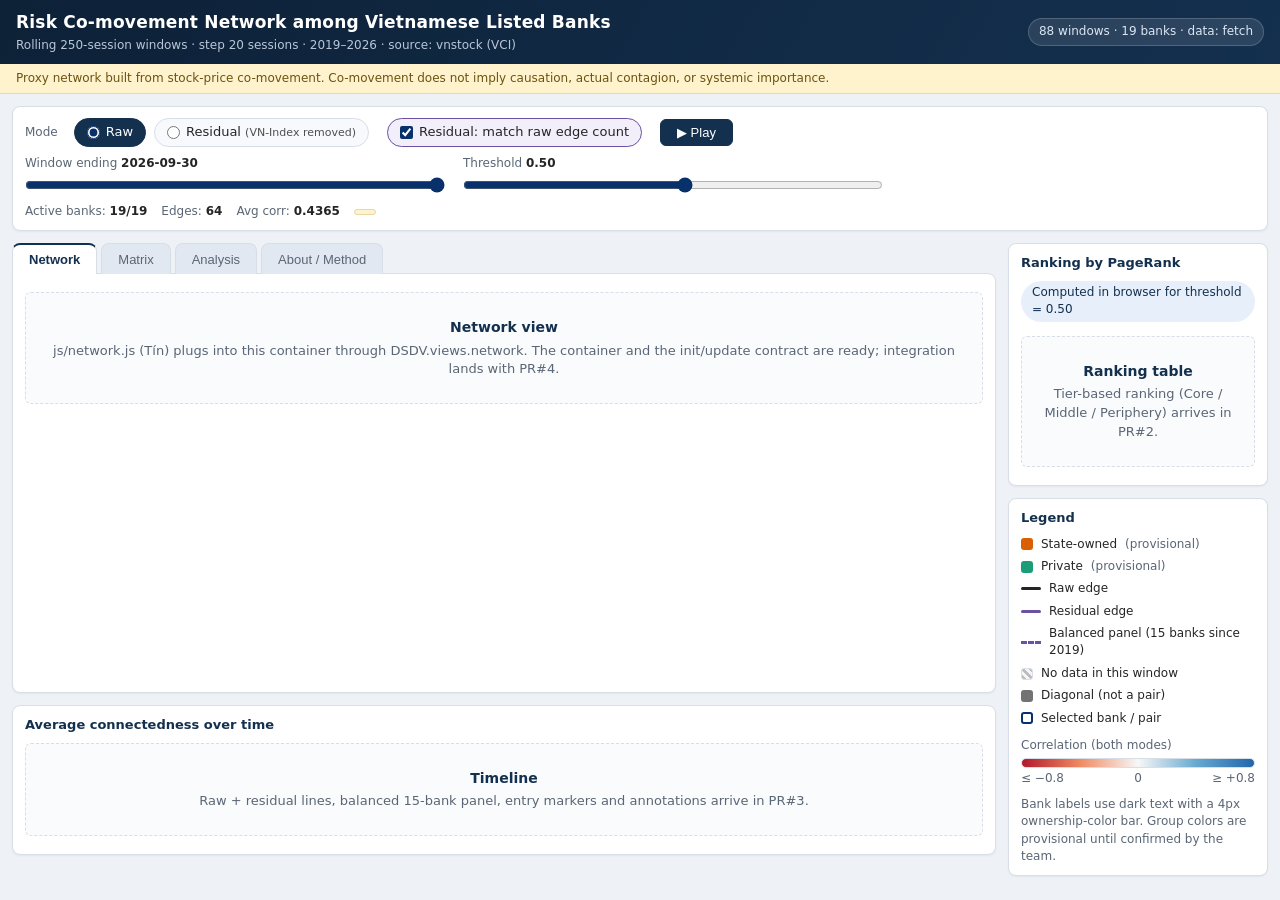
==== index.html @ 553abb65 "feat(layout): add app shell with tabs, controls and styles" ====
<!DOCTYPE html>
<html lang="en">
<head>
<meta charset="utf-8">
<meta name="viewport" content="width=device-width, initial-scale=1">
<title>Risk Co-movement Network — Vietnamese Listed Banks (2019–2026)</title>
<link rel="stylesheet" href="css/style.css">
</head>
<body>

<div class="top-fixed">
  <header class="app-header">
    <div class="head-text">
      <h1>Risk Co-movement Network among Vietnamese Listed Banks</h1>
      <p class="subtitle">Rolling 250-session windows · step 20 sessions · 2019–2026 · source: vnstock (VCI)</p>
    </div>
    <div class="head-status" id="data-status">Loading data…</div>
  </header>
  <div class="banner" role="note">
    Proxy network built from stock-price co-movement. Co-movement does not imply causation,
    actual contagion, or systemic importance.
  </div>
</div>

<section class="card control-bar" aria-label="Controls">
  <div class="ctl-row">
    <fieldset class="mode-group">
      <legend class="ctl-label">Mode</legend>
      <label class="radio-pill"><input type="radio" name="mode" value="raw" checked><span>Raw</span></label>
      <label class="radio-pill"><input type="radio" name="mode" value="residual"><span>Residual <small>(VN-Index removed)</small></span></label>
    </fieldset>
    <label class="check-pill" title="Residual threshold is matched to the raw edge count, never below 0.05">
      <input type="checkbox" id="match-edges" checked>
      <span>Residual: match raw edge count</span>
    </label>
    <button id="play-btn" class="btn-play" type="button" aria-pressed="false">&#9654; Play</button>
  </div>
  <div class="ctl-row">
    <div class="slider-block">
      <label for="window-slider">Window ending <b id="window-label">—</b></label>
      <input type="range" id="window-slider" min="0" max="87" step="1" value="87">
    </div>
    <div class="slider-block">
      <label for="threshold-slider">Threshold <b id="threshold-label">0.50</b></label>
      <input type="range" id="threshold-slider" min="0.05" max="0.90" step="0.01" value="0.50">
    </div>
  </div>
  <div class="ctl-row status-row" aria-live="polite">
    <span class="stat">Active banks: <b id="stat-active">—</b></span>
    <span class="stat">Edges: <b id="stat-edges">—</b></span>
    <span class="stat">Avg corr: <b id="stat-avg">—</b></span>
    <span class="stat" id="stat-residual-wrap" hidden>Residual threshold: <b id="stat-residual-t">—</b></span>
    <span id="floor-badge" class="badge badge-warn" hidden></span>
  </div>
</section>

<main class="layout">
  <div class="col-left">
    <nav class="tabs" role="tablist" aria-label="Views">
      <button role="tab" id="tabbtn-network" data-tab="network" aria-selected="true" aria-controls="tab-network" class="on">Network</button>
      <button role="tab" id="tabbtn-matrix" data-tab="matrix" aria-selected="false" aria-controls="tab-matrix">Matrix</button>
      <button role="tab" id="tabbtn-analysis" data-tab="analysis" aria-selected="false" aria-controls="tab-analysis">Analysis</button>
      <button role="tab" id="tabbtn-about" data-tab="about" aria-selected="false" aria-controls="tab-about">About / Method</button>
    </nav>

    <section id="tab-network" class="card view-panel" role="tabpanel" aria-labelledby="tabbtn-network">
      <div id="view-network" class="view-host"></div>
    </section>

    <section id="tab-matrix" class="card view-panel" role="tabpanel" aria-labelledby="tabbtn-matrix" hidden>
      <div id="view-matrix" class="view-host"></div>
    </section>

    <section id="tab-analysis" class="card view-panel" role="tabpanel" aria-labelledby="tabbtn-analysis" hidden>
      <div id="view-analysis" class="view-host"></div>
    </section>

    <section id="tab-about" class="card view-panel about-panel" role="tabpanel" aria-labelledby="tabbtn-about" hidden>
      <span class="badge badge-info">Draft — final wording after internal evaluation (30/11)</span>
      <h3>Method</h3>
      <p>Daily log returns of 19 listed Vietnamese banks (source: vnstock, VCI community edition).
      Rolling windows of 250 trading sessions, step 20 sessions: 88 windows ending 2019-10-09
      through 2026-09-30. A pairwise correlation matrix is computed for each window.</p>
      <p><b>Raw</b> mode correlates returns directly. <b>Residual</b> mode regresses each bank's
      return on the VN-Index within the window and correlates the residuals, removing the
      market-wide component.</p>
      <p>Two banks are linked when their correlation is at or above the threshold. In residual
      mode the threshold is by default chosen so the residual network has the same number of
      edges as the raw network in the same window. This matched threshold is never allowed
      below 0.05: a lower (possibly negative) threshold would treat opposite-direction
      co-movement as a link and give PageRank negative weights.</p>
      <p>PageRank (damping 0.85, edge weights = correlations) is computed on the banks that have
      data in the window only. Banks without edges share their probability mass equally among
      active banks. Banks without data in a window are shown as N/A, never as zero.</p>

      <h3>How to read this app</h3>
      <ul>
        <li>Every point on the timeline is a 250-session window <b>ending</b> at that date;
        labels therefore read “window ending …”.</li>
        <li>Raw and residual share one diverging color scale [−0.8, 0, +0.8], so switching
        modes shows how much connectedness remains once the market-wide component is removed.</li>
        <li>Striped cells mean “no data in this window”. The diagonal is not a bank pair.</li>
        <li>Selecting a bank highlights the same bank across Network, Matrix, Ranking and Timeline.</li>
        <li>The balanced-panel line (dashed) on the timeline uses only the 15 banks present
        since 2019, so changes in sample composition are not mistaken for changes in co-movement.</li>
      </ul>

      <h3>Ranking tiers</h3>
      <p>The baseline is 1/N<sub>active</sub> (all active banks equal). A bank is
      <b>Core</b> when PageRank ≥ 1.5 × baseline, <b>Periphery</b> when PageRank ≤ 0.5 × baseline,
      and <b>Middle</b> otherwise; a bank with no edges is labeled <b>isolated</b>. Top PageRank
      scores are close: read the ranking by tier — differences below 0.5 percentage points are
      not meaningful. Numeric ranks appear only in tooltips. Tier stability across thresholds
      is checked in Analysis (Q4). This is a display convention, not a statistical test.</p>

      <h3>Data and missing values</h3>
      <p>15 banks have data from the first window. NAB joins in the window ending 2021-10-07,
      MSB and ABB in the window ending 2021-11-04, and OCB in the window ending 2021-12-02.
      The rise in residual connectedness in windows ending Apr–Oct 2022 coincides with these
      entries, so the timeline also shows the balanced 15-bank panel. SSB is excluded
      (short series).</p>

      <h3>Limits</h3>
      <ul>
        <li>Proxy network built from stock prices only — no bilateral lending or exposure data.</li>
        <li>Co-movement does not imply causation, actual contagion, or systemic importance.</li>
        <li>Centrality is not systemic importance: VCB and BID are large banks but sit in the
        Periphery/Middle tiers at default settings.</li>
        <li>Ownership-group comparisons (Q3) describe groups only; bank size is outside the
        project scope.</li>
        <li>The state–state group contains only 3 pairs; treat its average as indicative.</li>
      </ul>
    </section>

    <section class="card timeline-card">
      <h2>Average connectedness over time</h2>
      <div id="view-timeline" class="view-host"></div>
    </section>
  </div>

  <aside class="col-right">
    <section class="card">
      <h2>Ranking by PageRank</h2>
      <div id="ranking-badge" class="badge badge-info"></div>
      <div id="view-ranking" class="view-host"></div>
    </section>

    <section class="card legend-card">
      <h2>Legend</h2>
      <div class="legend-item"><span class="swatch" style="background:#d95f02"></span>State-owned <span class="muted">(provisional)</span></div>
      <div class="legend-item"><span class="swatch" style="background:#1b9e77"></span>Private <span class="muted">(provisional)</span></div>
      <div class="legend-item"><span class="line-swatch" style="background:#252525"></span>Raw edge</div>
      <div class="legend-item"><span class="line-swatch" style="background:#6a51a3"></span>Residual edge</div>
      <div class="legend-item"><span class="line-swatch dashed" style="background:#6a51a3"></span>Balanced panel (15 banks since 2019)</div>
      <div class="legend-item"><span class="swatch swatch-null"></span>No data in this window</div>
      <div class="legend-item"><span class="swatch" style="background:#737373"></span>Diagonal (not a pair)</div>
      <div class="legend-item"><span class="swatch swatch-select"></span>Selected bank / pair</div>
      <div class="legend-scale">
        <div class="legend-scale-title">Correlation (both modes)</div>
        <div class="scale-bar"></div>
        <div class="scale-labels"><span>≤ −0.8</span><span>0</span><span>≥ +0.8</span></div>
      </div>
      <p class="muted legend-note">Bank labels use dark text with a 4px ownership-color bar.
      Group colors are provisional until confirmed by the team.</p>
    </section>
  </aside>
</main>

<div id="tooltip" role="tooltip"></div>

<script src="js/vendor/d3.v7.min.js"></script>
<script src="js/data_bundle.js"></script>
<script src="js/state.js"></script>
<script src="js/data.js"></script>
<!-- View scripts (network.js by Tín; table/timeline/matrix/analysis.js by Đạt)
     are inserted here in their integration PRs, before main.js. -->
<script src="js/main.js"></script>
</body>
</html>
---- css/style.css ----
/* DSDV — semantic palette per plan v3 D4. Do not reuse group hues for other meanings. */
:root {
  --ink: #252525;
  --muted: #5a6675;
  --bg: #eef1f6;
  --surface: #ffffff;
  --border: #d8dee8;
  --navy: #14304f;
  --navy-deep: #0d2137;
  --state: #d95f02;
  --private: #1b9e77;
  --raw: #252525;
  --residual: #6a51a3;
  --select: #08306b;
  --warn-bg: #fff3cd;
  --warn-border: #e6d9a2;
  --warn-ink: #6b5310;
  --info-bg: #e7f0fa;
  --info-ink: #14304f;
  --null-a: #bdbdbd;
  --null-b: #f5f5f5;
}

* { box-sizing: border-box; }

html { scrollbar-color: #9aa7ba var(--bg); scrollbar-width: thin; }
::-webkit-scrollbar { width: 10px; height: 10px; }
::-webkit-scrollbar-track { background: var(--bg); }
::-webkit-scrollbar-thumb { background: #9aa7ba; border-radius: 5px; border: 2px solid var(--bg); }
::-webkit-scrollbar-thumb:hover { background: var(--navy); }

body {
  margin: 0;
  font: 14px/1.45 system-ui, "Segoe UI", Roboto, sans-serif;
  background: var(--bg);
  color: var(--ink);
}

/* Header + banner stay visible while scrolling (DoD-6) */
.top-fixed { position: sticky; top: 0; z-index: 50; }

.app-header {
  display: flex; align-items: center; justify-content: space-between; gap: 16px;
  padding: 10px 16px;
  background: linear-gradient(120deg, var(--navy-deep), var(--navy));
  color: #fff;
}
.app-header h1 { margin: 0; font-size: 17px; font-weight: 650; letter-spacing: 0.2px; }
.subtitle { margin: 2px 0 0; font-size: 12px; color: #b9c7d8; }
.head-status {
  flex: none; font-size: 12px; color: #dce6f2;
  background: rgba(255, 255, 255, 0.10);
  border: 1px solid rgba(255, 255, 255, 0.18);
  padding: 4px 10px; border-radius: 999px;
}
.head-status.error { background: #7a1f1f; border-color: #a33; color: #ffe3e3; }

.banner {
  background: var(--warn-bg);
  border-bottom: 1px solid var(--warn-border);
  color: var(--warn-ink);
  padding: 6px 16px;
  font-size: 12px;
}

.card {
  background: var(--surface);
  border: 1px solid var(--border);
  border-radius: 8px;
  padding: 10px 12px;
  box-shadow: 0 1px 2px rgba(13, 33, 55, 0.05);
}

/* Control bar */
.control-bar { margin: 12px 12px 0; display: flex; flex-direction: column; gap: 8px; }
.ctl-row { display: flex; align-items: center; gap: 18px; flex-wrap: wrap; }
.ctl-label { font-size: 12px; color: var(--muted); padding: 0; }

.mode-group { border: 0; margin: 0; padding: 0; display: flex; align-items: center; gap: 8px; }
.mode-group legend { float: left; margin-right: 8px; line-height: 30px; }

.radio-pill, .check-pill {
  display: inline-flex; align-items: center; gap: 6px;
  border: 1px solid var(--border); border-radius: 999px;
  padding: 4px 12px; font-size: 13px; cursor: pointer; user-select: none;
  background: #f7f9fc; transition: border-color 0.15s, background 0.15s;
}
.radio-pill:hover, .check-pill:hover { border-color: var(--navy); }
.radio-pill:has(input:checked) {
  background: var(--navy); border-color: var(--navy); color: #fff;
}
.radio-pill small { font-size: 11px; opacity: 0.8; }
.radio-pill input, .check-pill input { accent-color: var(--select); margin: 0; }
.check-pill:has(input:checked) { border-color: var(--residual); background: #f3effa; }

.btn-play {
  border: 1px solid var(--navy); background: var(--navy); color: #fff;
  border-radius: 6px; padding: 5px 16px; font-size: 13px; cursor: pointer;
  transition: background 0.15s;
}
.btn-play:hover { background: var(--navy-deep); }
.btn-play[aria-pressed="true"] { background: var(--residual); border-color: var(--residual); }

.slider-block { display: flex; flex-direction: column; gap: 2px; min-width: 260px; flex: 1; max-width: 420px; }
.slider-block label { font-size: 12px; color: var(--muted); }
.slider-block label b { color: var(--ink); font-variant-numeric: tabular-nums; }
input[type="range"] { width: 100%; accent-color: var(--select); cursor: pointer; margin: 2px 0; }

.status-row { font-size: 12px; color: var(--muted); gap: 14px; }
.stat b { color: var(--ink); font-variant-numeric: tabular-nums; }

.badge {
  display: inline-block; font-size: 12px; border-radius: 999px;
  padding: 2px 10px; border: 1px solid transparent;
}
.badge-warn { background: var(--warn-bg); border-color: var(--warn-border); color: var(--warn-ink); }
.badge-info { background: var(--info-bg); color: var(--info-ink); }

/* Layout: left = tabs + views + timeline, right = ranking + legend */
.layout {
  display: grid;
  grid-template-columns: minmax(0, 1fr) 300px;
  gap: 12px;
  padding: 12px;
  align-items: start;
}
.col-left { min-width: 0; }
.col-right { display: flex; flex-direction: column; gap: 12px; position: sticky; top: 96px; }

.tabs { display: flex; gap: 4px; margin-bottom: -1px; position: relative; z-index: 1; }
.tabs button {
  padding: 7px 16px; font-size: 13px; cursor: pointer;
  border: 1px solid var(--border); border-bottom: none;
  border-radius: 8px 8px 0 0; background: #e2e8f1; color: var(--muted);
}
.tabs button:hover { background: #eef2f8; color: var(--ink); }
.tabs button.on { background: var(--surface); color: var(--navy); font-weight: 650; border-top: 2px solid var(--navy); }
.tabs button:focus-visible, .btn-play:focus-visible, input:focus-visible {
  outline: 2px solid var(--select); outline-offset: 1px;
}

.view-panel { border-top-left-radius: 0; min-height: 420px; }
.view-host { width: 100%; }
.view-host svg { display: block; width: 100%; }

.view-pending {
  border: 1px dashed var(--border); border-radius: 6px;
  padding: 24px 18px; margin: 8px 0;
  color: var(--muted); font-size: 13px; text-align: center; background: #fafbfd;
}
.view-pending b { color: var(--navy); display: block; margin-bottom: 4px; font-size: 14px; }

.timeline-card { margin-top: 12px; }
.timeline-card h2, .col-right h2 { margin: 0 0 8px; font-size: 13px; color: var(--navy); }

/* About */
.about-panel { font-size: 13px; line-height: 1.55; }
.about-panel h3 { margin: 14px 0 4px; font-size: 13px; color: var(--navy); }
.about-panel h3:first-of-type { margin-top: 10px; }
.about-panel p { margin: 4px 0; }
.about-panel ul { margin: 4px 0; padding-left: 20px; }
.about-panel li { margin: 2px 0; }

/* Legend */
.legend-card { font-size: 12px; }
.legend-item { display: flex; align-items: center; gap: 8px; margin: 5px 0; }
.swatch { width: 12px; height: 12px; border-radius: 3px; flex: none; }
.swatch-null {
  background: repeating-linear-gradient(45deg, var(--null-a) 0 3px, var(--null-b) 3px 6px);
  border: 1px solid var(--border);
}
.swatch-select { background: #fff; border: 2px solid var(--select); }
.line-swatch { width: 20px; height: 3px; border-radius: 2px; flex: none; }
.line-swatch.dashed {
  height: 0; border-top: 3px dashed var(--residual); background: none !important; border-radius: 0;
}
.muted { color: var(--muted); }
.legend-note { margin: 8px 0 0; font-size: 12px; }

.legend-scale { margin-top: 10px; }
.legend-scale-title { font-size: 12px; color: var(--muted); margin-bottom: 4px; }
.scale-bar {
  height: 10px; border-radius: 5px; border: 1px solid var(--border);
  background: linear-gradient(to right, #b2182b, #ef8a62, #f7f7f7, #67a9cf, #2166ac);
}
.scale-labels { display: flex; justify-content: space-between; font-size: 12px; color: var(--muted); margin-top: 2px; }

#ranking-badge { margin-bottom: 6px; }

/* Tooltip shared by all views */
#tooltip {
  position: fixed; display: none; pointer-events: none; z-index: 100;
  background: rgba(13, 33, 55, 0.92); color: #fff;
  padding: 5px 9px; border-radius: 5px; font-size: 12px; max-width: 280px;
}

/* Projector / small laptop widths (DoD-7): keep two columns, no horizontal scroll */
@media (max-width: 1360px) {
  .layout { grid-template-columns: minmax(0, 1fr) 260px; }
  .slider-block { min-width: 220px; }
}
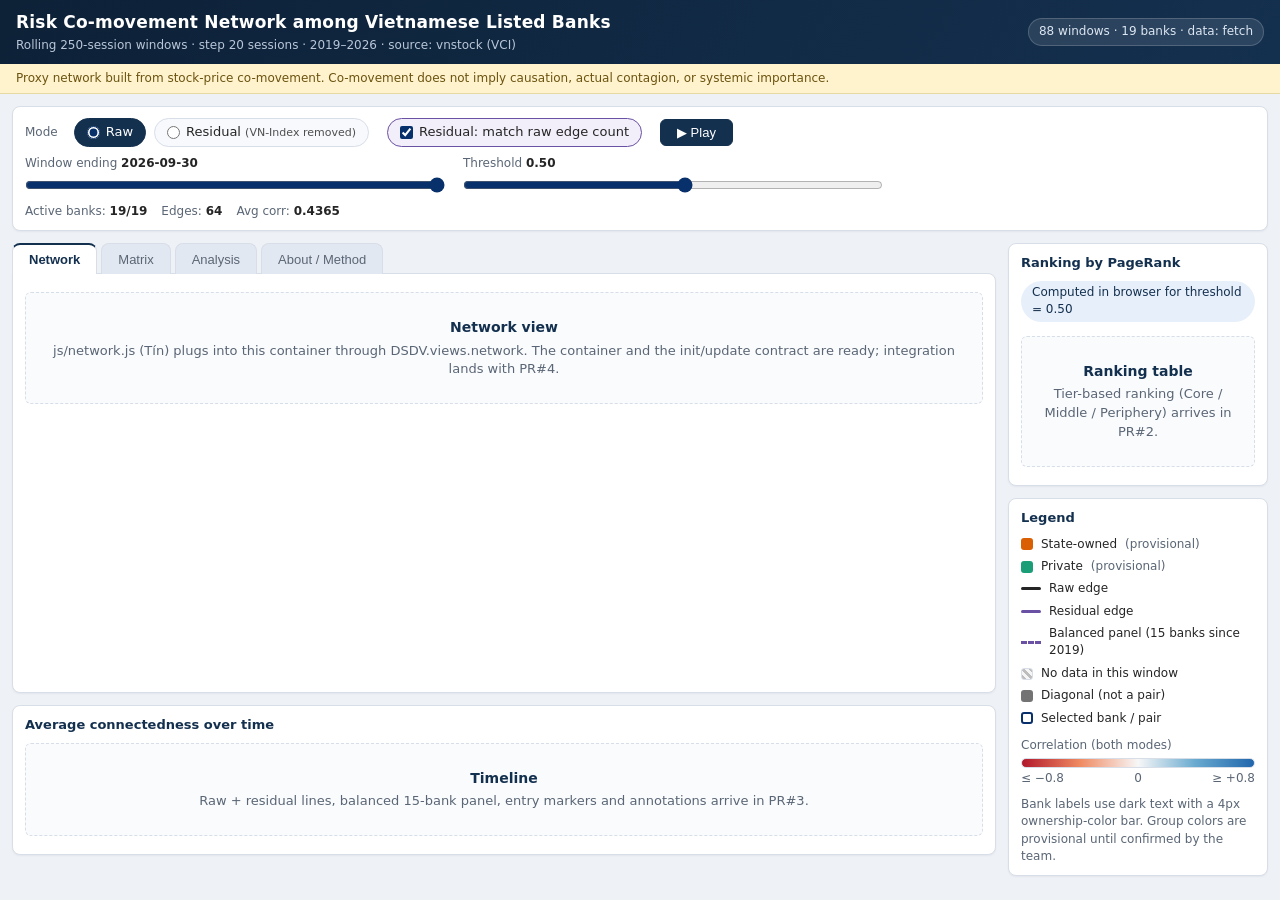
==== commit 6a2c704b: "fix(about): correct bank entry dates and residual timing" ====
--- a/index.html
+++ b/index.html
@@ -114,10 +114,12 @@
       is checked in Analysis (Q4). This is a display convention, not a statistical test.</p>
 
       <h3>Data and missing values</h3>
-      <p>15 banks have data from the first window. NAB joins in the window ending 2021-10-07,
+      <p>15 banks have data from the first window. NAB joins in the window ending 2021-08-10,
       MSB and ABB in the window ending 2021-11-04, and OCB in the window ending 2021-12-02.
-      The rise in residual connectedness in windows ending Apr–Oct 2022 coincides with these
-      entries, so the timeline also shows the balanced 15-bank panel. SSB is excluded
+      Average residual connectedness rises while these banks enter (windows ending 2021-08
+      to 2021-12) and peaks in windows ending May–Aug 2022, when all 19 banks are present.
+      The timeline also shows the balanced 15-bank panel so that changes in sample
+      composition are not mistaken for changes in co-movement. SSB is excluded
       (short series).</p>
 
       <h3>Limits</h3>
--- a/css/style.css
+++ b/css/style.css
@@ -23,6 +23,8 @@
 
 * { box-sizing: border-box; }
 
+[hidden] { display: none !important; }
+
 html { scrollbar-color: #9aa7ba var(--bg); scrollbar-width: thin; }
 ::-webkit-scrollbar { width: 10px; height: 10px; }
 ::-webkit-scrollbar-track { background: var(--bg); }
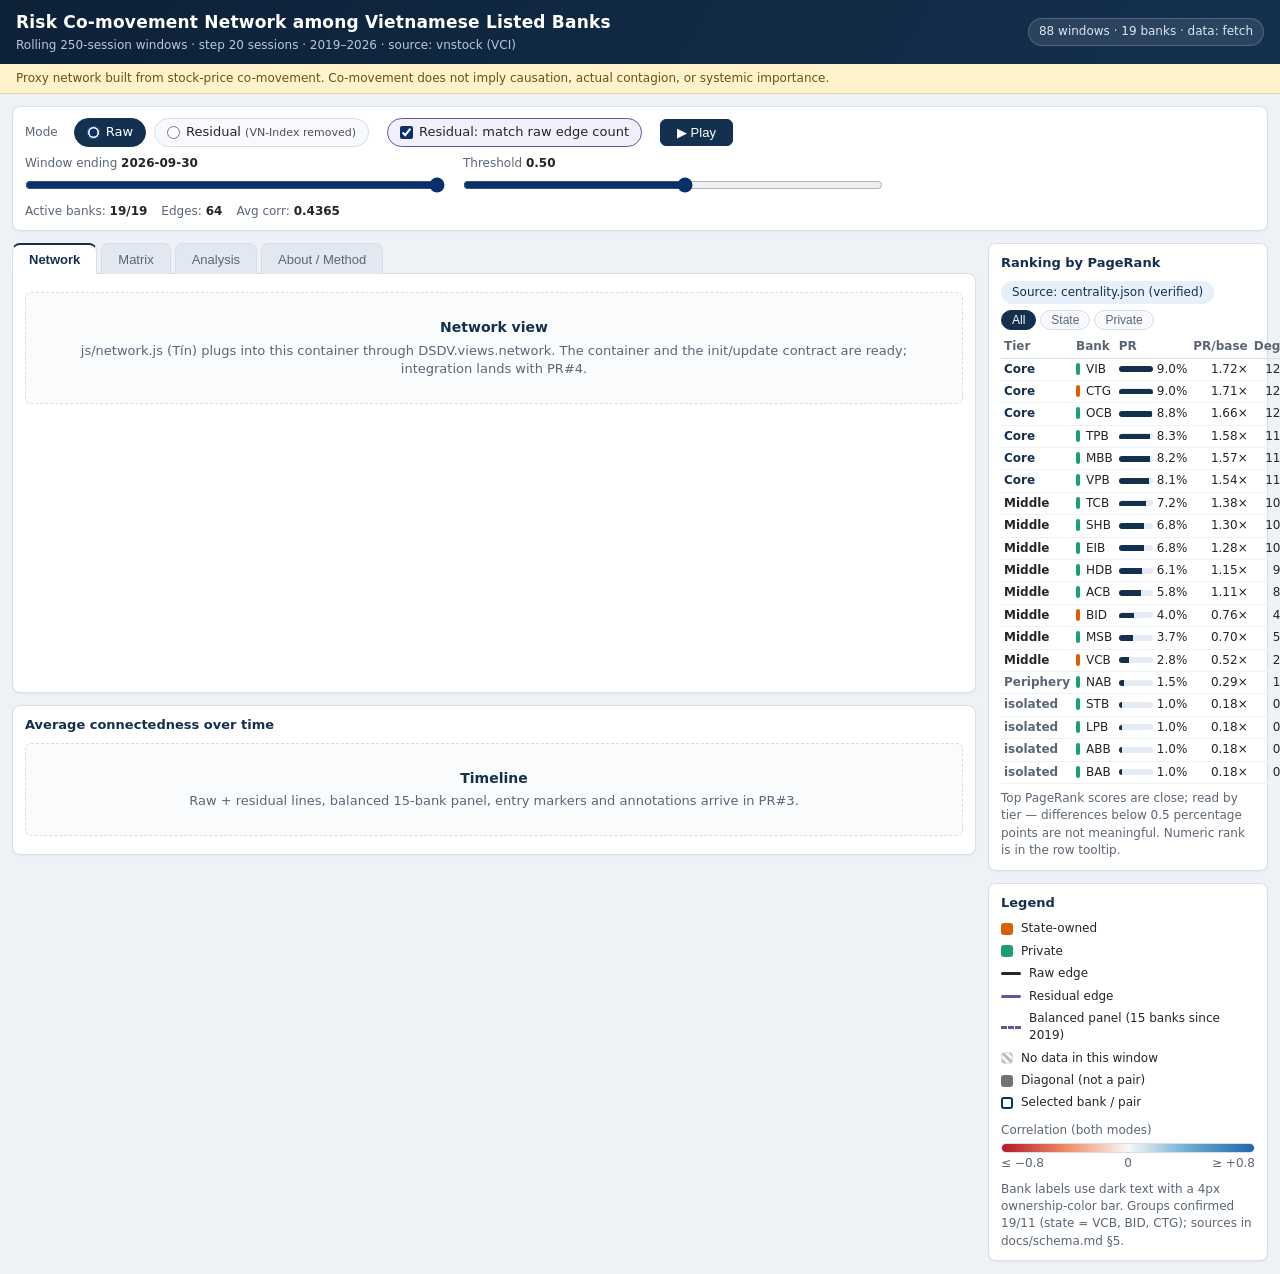
==== commit 437cd74e: "feat(layout): mount ranking view and confirm ownership groups" ====
--- a/index.html
+++ b/index.html
@@ -149,8 +149,8 @@
 
     <section class="card legend-card">
       <h2>Legend</h2>
-      <div class="legend-item"><span class="swatch" style="background:#d95f02"></span>State-owned <span class="muted">(provisional)</span></div>
-      <div class="legend-item"><span class="swatch" style="background:#1b9e77"></span>Private <span class="muted">(provisional)</span></div>
+      <div class="legend-item"><span class="swatch" style="background:#d95f02"></span>State-owned</div>
+      <div class="legend-item"><span class="swatch" style="background:#1b9e77"></span>Private</div>
       <div class="legend-item"><span class="line-swatch" style="background:#252525"></span>Raw edge</div>
       <div class="legend-item"><span class="line-swatch" style="background:#6a51a3"></span>Residual edge</div>
       <div class="legend-item"><span class="line-swatch dashed" style="background:#6a51a3"></span>Balanced panel (15 banks since 2019)</div>
@@ -163,7 +163,7 @@
         <div class="scale-labels"><span>≤ −0.8</span><span>0</span><span>≥ +0.8</span></div>
       </div>
       <p class="muted legend-note">Bank labels use dark text with a 4px ownership-color bar.
-      Group colors are provisional until confirmed by the team.</p>
+      Groups confirmed 19/11 (state = VCB, BID, CTG); sources in docs/schema.md §5.</p>
     </section>
   </aside>
 </main>
@@ -174,7 +174,8 @@
 <script src="js/data_bundle.js"></script>
 <script src="js/state.js"></script>
 <script src="js/data.js"></script>
-<!-- View scripts (network.js by Tín; table/timeline/matrix/analysis.js by Đạt)
+<script src="js/table.js"></script>
+<!-- View scripts (network.js by Tín; timeline/matrix/analysis.js by Đạt)
      are inserted here in their integration PRs, before main.js. -->
 <script src="js/main.js"></script>
 </body>
--- a/css/style.css
+++ b/css/style.css
@@ -189,6 +189,40 @@
 
 #ranking-badge { margin-bottom: 6px; }
 
+/* Ranking table (M4 + S5) */
+.ranking-filter { display: flex; gap: 4px; margin-bottom: 6px; }
+.ranking-filter button {
+  font-size: 12px; padding: 2px 10px; cursor: pointer;
+  border: 1px solid var(--border); border-radius: 999px;
+  background: #f7f9fc; color: var(--muted);
+}
+.ranking-filter button[aria-pressed="true"] { background: var(--navy); border-color: var(--navy); color: #fff; }
+.ranking-table { width: 100%; border-collapse: collapse; font-size: 12px; }
+.ranking-table th {
+  text-align: left; font-size: 12px; font-weight: 600; color: var(--muted);
+  border-bottom: 1px solid var(--border); padding: 2px 3px;
+}
+.ranking-table th:nth-child(n+4) { text-align: right; }
+.ranking-table td { padding: 2px 3px; border-bottom: 1px solid #eef1f6; vertical-align: middle; }
+.ranking-table tr { cursor: pointer; }
+.ranking-table tr.inactive { cursor: default; color: var(--muted); }
+.ranking-table tr.selected, .ranking-table tr:focus-visible { outline: 2px solid var(--select); outline-offset: -2px; }
+.ranking-table tr.dimmed { opacity: 0.45; }
+.group-bar { display: inline-block; width: 4px; height: 12px; border-radius: 2px; margin-right: 6px; vertical-align: -2px; }
+.rk-bank, .rk-pr { white-space: nowrap; }
+.rk-tier { font-weight: 600; }
+.rk-tier[data-tier="Core"] { color: var(--navy); }
+.rk-tier[data-tier="Periphery"], .rk-tier[data-tier="isolated"] { color: var(--muted); }
+.pr-bar {
+  display: inline-block; width: 34px; height: 6px; margin-right: 4px;
+  background: #e6ebf2; border-radius: 3px; overflow: hidden; vertical-align: middle;
+}
+.pr-bar span { display: block; height: 100%; background: var(--navy); }
+.pr-val, .rk-ratio, .rk-deg, .rk-str { font-variant-numeric: tabular-nums; }
+.rk-ratio, .rk-deg, .rk-str { text-align: right; }
+.na { font-size: 12px; color: var(--muted); font-style: italic; }
+.ranking-note { font-size: 12px; color: var(--muted); margin: 6px 0 0; }
+
 /* Tooltip shared by all views */
 #tooltip {
   position: fixed; display: none; pointer-events: none; z-index: 100;
@@ -198,6 +232,6 @@
 
 /* Projector / small laptop widths (DoD-7): keep two columns, no horizontal scroll */
 @media (max-width: 1360px) {
-  .layout { grid-template-columns: minmax(0, 1fr) 260px; }
+  .layout { grid-template-columns: minmax(0, 1fr) 280px; }
   .slider-block { min-width: 220px; }
 }
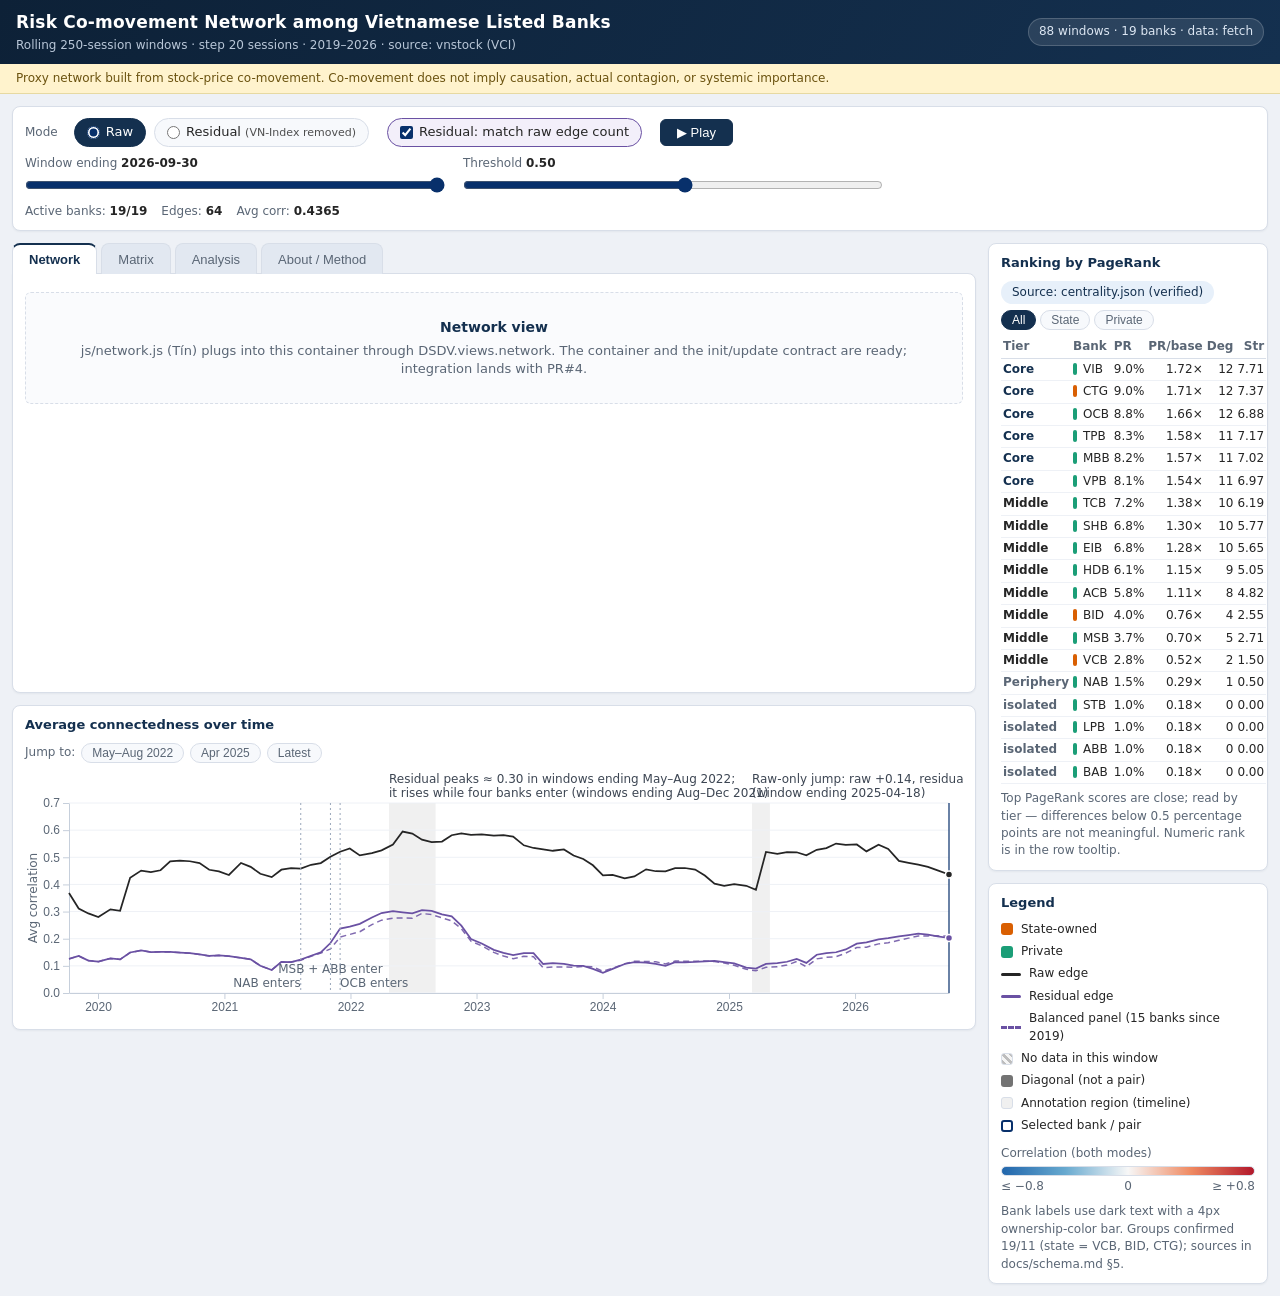
==== commit b5a1c110: "feat(layout): mount P3A views, fix pills, null rows and wording" ====
--- a/index.html
+++ b/index.html
@@ -26,10 +26,10 @@
   <div class="ctl-row">
     <fieldset class="mode-group">
       <legend class="ctl-label">Mode</legend>
-      <label class="radio-pill"><input type="radio" name="mode" value="raw" checked><span>Raw</span></label>
+      <label class="radio-pill on"><input type="radio" name="mode" value="raw" checked><span>Raw</span></label>
       <label class="radio-pill"><input type="radio" name="mode" value="residual"><span>Residual <small>(VN-Index removed)</small></span></label>
     </fieldset>
-    <label class="check-pill" title="Residual threshold is matched to the raw edge count, never below 0.05">
+    <label class="check-pill on" title="Residual threshold is matched to the raw edge count, never below 0.05">
       <input type="checkbox" id="match-edges" checked>
       <span>Residual: match raw edge count</span>
     </label>
@@ -125,7 +125,7 @@
       <h3>Limits</h3>
       <ul>
         <li>Proxy network built from stock prices only — no bilateral lending or exposure data.</li>
-        <li>Co-movement does not imply causation, actual contagion, or systemic importance.</li>
+        <li>Co-movement is a descriptive proxy only; the banner above states what it does not imply.</li>
         <li>Centrality is not systemic importance: VCB and BID are large banks but sit in the
         Periphery/Middle tiers at default settings.</li>
         <li>Ownership-group comparisons (Q3) describe groups only; bank size is outside the
@@ -156,6 +156,7 @@
       <div class="legend-item"><span class="line-swatch dashed" style="background:#6a51a3"></span>Balanced panel (15 banks since 2019)</div>
       <div class="legend-item"><span class="swatch swatch-null"></span>No data in this window</div>
       <div class="legend-item"><span class="swatch" style="background:#737373"></span>Diagonal (not a pair)</div>
+      <div class="legend-item"><span class="swatch swatch-region"></span>Annotation region (timeline)</div>
       <div class="legend-item"><span class="swatch swatch-select"></span>Selected bank / pair</div>
       <div class="legend-scale">
         <div class="legend-scale-title">Correlation (both modes)</div>
@@ -174,8 +175,11 @@
 <script src="js/data_bundle.js"></script>
 <script src="js/state.js"></script>
 <script src="js/data.js"></script>
+<script src="js/ui.js"></script>
 <script src="js/table.js"></script>
-<!-- View scripts (network.js by Tín; timeline/matrix/analysis.js by Đạt)
+<script src="js/timeline.js"></script>
+<script src="js/matrix.js"></script>
+<!-- View scripts (network.js by Tín; analysis.js by Đạt)
      are inserted here in their integration PRs, before main.js. -->
 <script src="js/main.js"></script>
 </body>
--- a/css/style.css
+++ b/css/style.css
@@ -85,20 +85,19 @@
   display: inline-flex; align-items: center; gap: 6px;
   border: 1px solid var(--border); border-radius: 999px;
   padding: 4px 12px; font-size: 13px; cursor: pointer; user-select: none;
-  background: #f7f9fc; transition: border-color 0.15s, background 0.15s;
+  background: #f7f9fc;
 }
 .radio-pill:hover, .check-pill:hover { border-color: var(--navy); }
-.radio-pill:has(input:checked) {
+.radio-pill.on {
   background: var(--navy); border-color: var(--navy); color: #fff;
 }
 .radio-pill small { font-size: 11px; opacity: 0.8; }
 .radio-pill input, .check-pill input { accent-color: var(--select); margin: 0; }
-.check-pill:has(input:checked) { border-color: var(--residual); background: #f3effa; }
+.check-pill.on { border-color: var(--residual); background: #f3effa; }
 
 .btn-play {
   border: 1px solid var(--navy); background: var(--navy); color: #fff;
   border-radius: 6px; padding: 5px 16px; font-size: 13px; cursor: pointer;
-  transition: background 0.15s;
 }
 .btn-play:hover { background: var(--navy-deep); }
 .btn-play[aria-pressed="true"] { background: var(--residual); border-color: var(--residual); }
@@ -183,7 +182,8 @@
 .legend-scale-title { font-size: 12px; color: var(--muted); margin-bottom: 4px; }
 .scale-bar {
   height: 10px; border-radius: 5px; border: 1px solid var(--border);
-  background: linear-gradient(to right, #b2182b, #ef8a62, #f7f7f7, #67a9cf, #2166ac);
+  /* Reversed RdBu (D3): negative = blue at left, positive = red at right */
+  background: linear-gradient(to right, #2166ac, #67a9cf, #f7f7f7, #ef8a62, #b2182b);
 }
 .scale-labels { display: flex; justify-content: space-between; font-size: 12px; color: var(--muted); margin-top: 2px; }
 
@@ -200,10 +200,10 @@
 .ranking-table { width: 100%; border-collapse: collapse; font-size: 12px; }
 .ranking-table th {
   text-align: left; font-size: 12px; font-weight: 600; color: var(--muted);
-  border-bottom: 1px solid var(--border); padding: 2px 3px;
+  border-bottom: 1px solid var(--border); padding: 2px 2px;
 }
 .ranking-table th:nth-child(n+4) { text-align: right; }
-.ranking-table td { padding: 2px 3px; border-bottom: 1px solid #eef1f6; vertical-align: middle; }
+.ranking-table td { padding: 2px 2px; border-bottom: 1px solid #eef1f6; vertical-align: middle; }
 .ranking-table tr { cursor: pointer; }
 .ranking-table tr.inactive { cursor: default; color: var(--muted); }
 .ranking-table tr.selected, .ranking-table tr:focus-visible { outline: 2px solid var(--select); outline-offset: -2px; }
@@ -220,8 +220,73 @@
 .pr-bar span { display: block; height: 100%; background: var(--navy); }
 .pr-val, .rk-ratio, .rk-deg, .rk-str { font-variant-numeric: tabular-nums; }
 .rk-ratio, .rk-deg, .rk-str { text-align: right; }
-.na { font-size: 12px; color: var(--muted); font-style: italic; }
+.na { font-size: 12px; color: var(--muted); font-style: italic; white-space: normal; }
 .ranking-note { font-size: 12px; color: var(--muted); margin: 6px 0 0; }
+
+/* Timeline (M5 + S3) */
+.tl-jumps { display: flex; align-items: center; gap: 6px; margin-bottom: 6px; font-size: 12px; }
+.tl-jumps button {
+  font-size: 12px; padding: 2px 10px; cursor: pointer;
+  border: 1px solid var(--border); border-radius: 999px;
+  background: #f7f9fc; color: var(--muted);
+}
+.tl-jumps button:hover { border-color: var(--navy); color: var(--ink); }
+.tl-chart svg { display: block; }
+.tl-line { fill: none; stroke-width: 1.75; }
+.tl-balanced { stroke-dasharray: 6 4; stroke-width: 1.5; opacity: 0.85; }
+.tl-bank { stroke-width: 1.25; opacity: 0.6; }
+.tl-bank-label { font-size: 12px; font-weight: 650; }
+.tl-grid line { stroke: #eef1f6; }
+.tl-axis text { font-size: 12px; fill: var(--muted); }
+.tl-axis path, .tl-axis line { stroke: #c6cfdb; }
+.tl-axis-title { font-size: 12px; fill: var(--muted); }
+.tl-annotation { font-size: 12px; fill: #3d4653; }
+.tl-entry-line { stroke: #9aa7ba; stroke-dasharray: 2 3; }
+.tl-entry-label { font-size: 12px; fill: var(--muted); }
+.tl-marker { stroke: var(--select); stroke-width: 1.5; opacity: 0.8; }
+.tl-dot { stroke: #fff; stroke-width: 1.5; }
+.tl-overlay { fill: transparent; cursor: crosshair; touch-action: none; }
+.swatch-region { background: rgba(0, 0, 0, 0.06); border: 1px solid var(--border); }
+
+/* Matrix (M6 + S1) */
+.matrix-title { font-size: 13px; font-weight: 650; color: var(--navy); margin-bottom: 8px; }
+.matrix-wrap { display: flex; gap: 16px; align-items: flex-start; flex-wrap: wrap; }
+.matrix-chart { flex: none; }
+.matrix-chart svg { display: block; }
+.mx-cell { cursor: pointer; }
+.mx-cell.mx-diag { cursor: default; }
+.mx-diag-mark { font-size: 12px; fill: #f5f5f5; pointer-events: none; }
+.mx-row-label text, .mx-col-label text { font-size: 12px; fill: var(--ink); cursor: pointer; }
+.mx-row-label.inactive text, .mx-col-label.inactive text { fill: #9aa7ba; cursor: default; }
+.mx-row-label.inactive rect, .mx-col-label.inactive rect { opacity: 0.4; }
+.mx-outlines rect { fill: none; stroke: var(--select); stroke-width: 2; pointer-events: none; }
+.mx-cbar-title { font-size: 12px; fill: var(--muted); }
+.mx-cbar-end, .mx-cbar-tick { font-size: 12px; fill: var(--muted); }
+.matrix-note { font-size: 12px; color: var(--muted); margin: 8px 0 0; }
+
+.pair-panel {
+  flex: 1; min-width: 280px; max-width: 360px;
+  border: 1px solid var(--border); border-radius: 6px;
+  padding: 10px 12px; background: #fafbfd;
+}
+.pair-panel h3 { margin: 0 0 6px; font-size: 13px; color: var(--navy); }
+.pair-empty { font-size: 12px; color: var(--muted); margin: 4px 0; }
+.pair-title { display: flex; flex-direction: column; gap: 2px; margin-bottom: 6px; }
+.pair-names { font-size: 14px; font-weight: 650; }
+.pair-window { font-size: 12px; }
+.pair-table { width: 100%; border-collapse: collapse; font-size: 12px; }
+.pair-table td { padding: 2px 4px; border-bottom: 1px solid #eef1f6; }
+.pair-table td:last-child { text-align: right; font-variant-numeric: tabular-nums; font-weight: 600; }
+.pair-edge { font-size: 12px; margin: 6px 0; }
+.pair-edge b { color: var(--navy); }
+.pair-spark { display: block; cursor: crosshair; }
+.sp-line { fill: none; stroke-width: 1.25; }
+.sp-zero { stroke: #c6cfdb; stroke-dasharray: 3 3; }
+.sp-tick { font-size: 12px; fill: var(--muted); }
+.sp-marker { stroke: var(--select); stroke-width: 1; opacity: 0.7; }
+.sp-dot { stroke: #fff; stroke-width: 1; }
+.sp-overlay { fill: transparent; }
+.pair-hint { font-size: 12px; color: var(--muted); margin: 4px 0 0; }
 
 /* Tooltip shared by all views */
 #tooltip {
@@ -234,4 +299,6 @@
 @media (max-width: 1360px) {
   .layout { grid-template-columns: minmax(0, 1fr) 280px; }
   .slider-block { min-width: 220px; }
+  /* PR bar duplicates the PR number; drop it so the table fits the 280px column */
+  .pr-bar { display: none; }
 }
